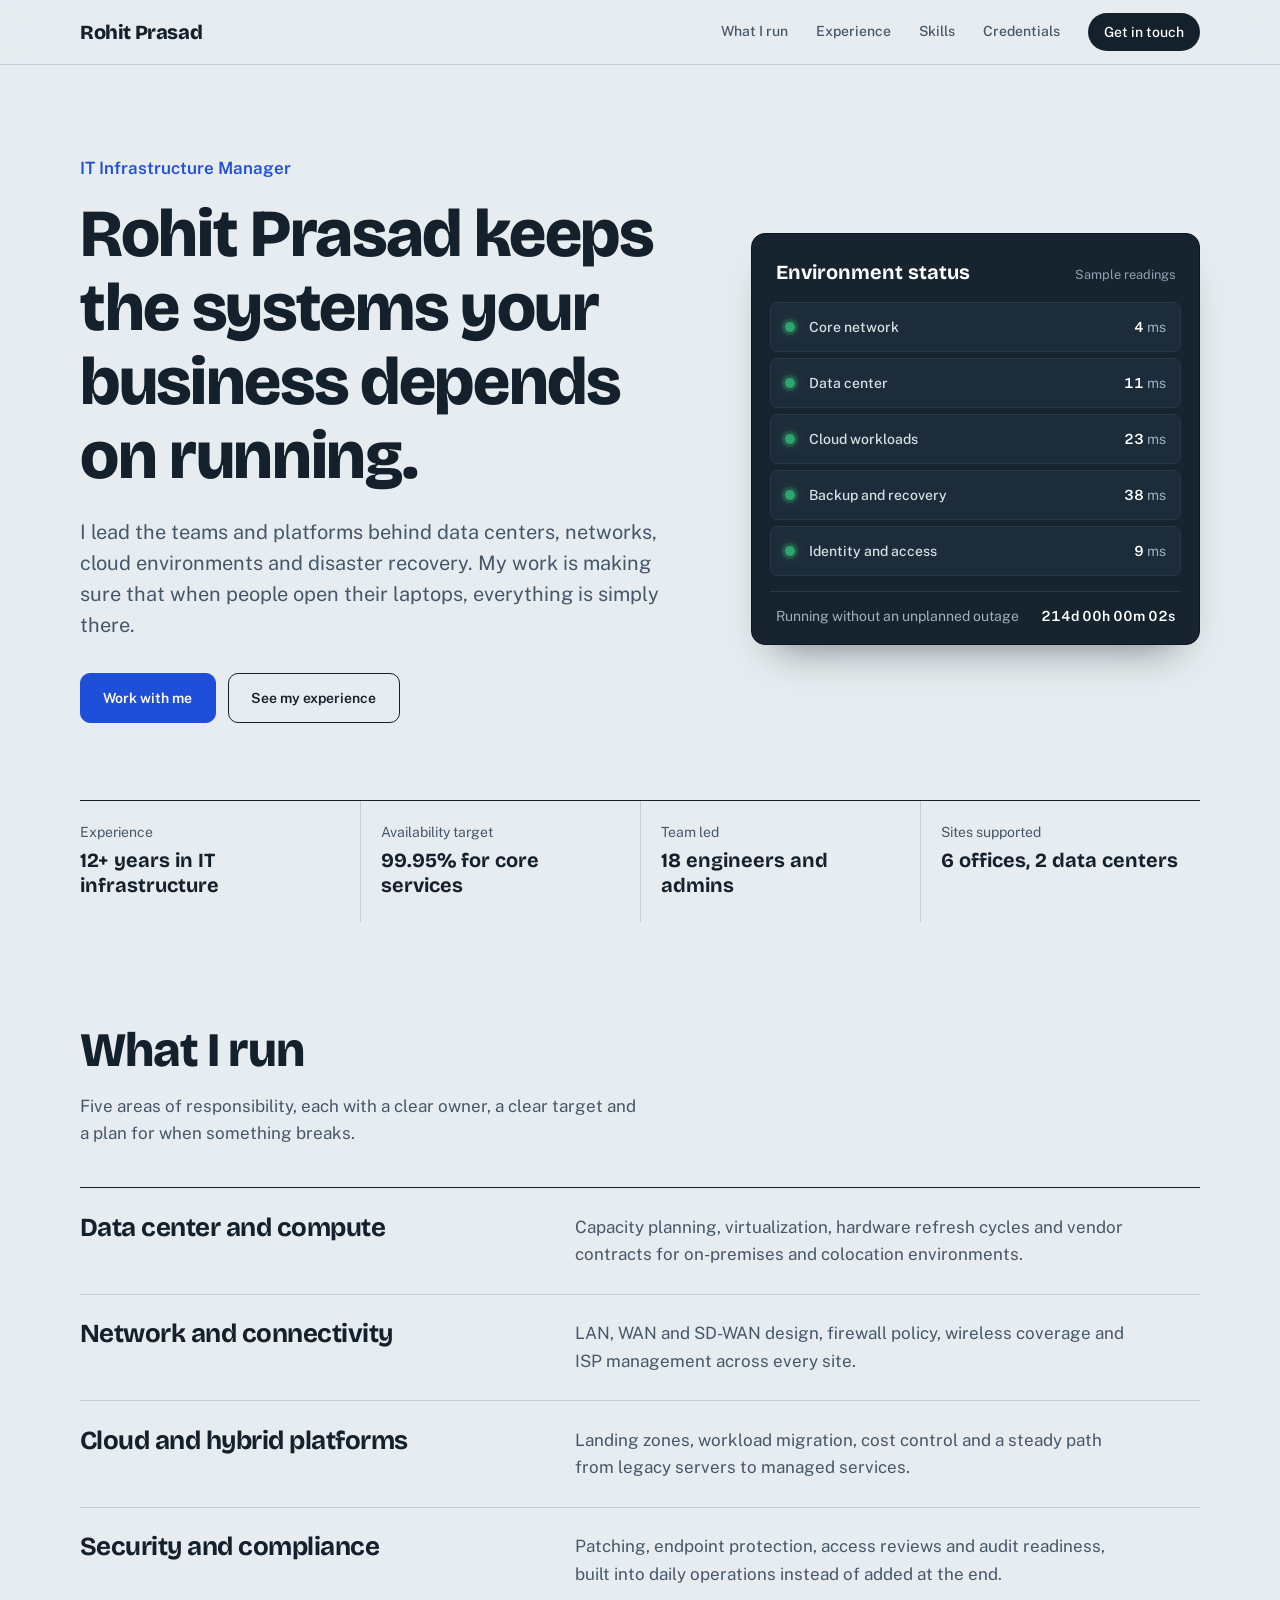
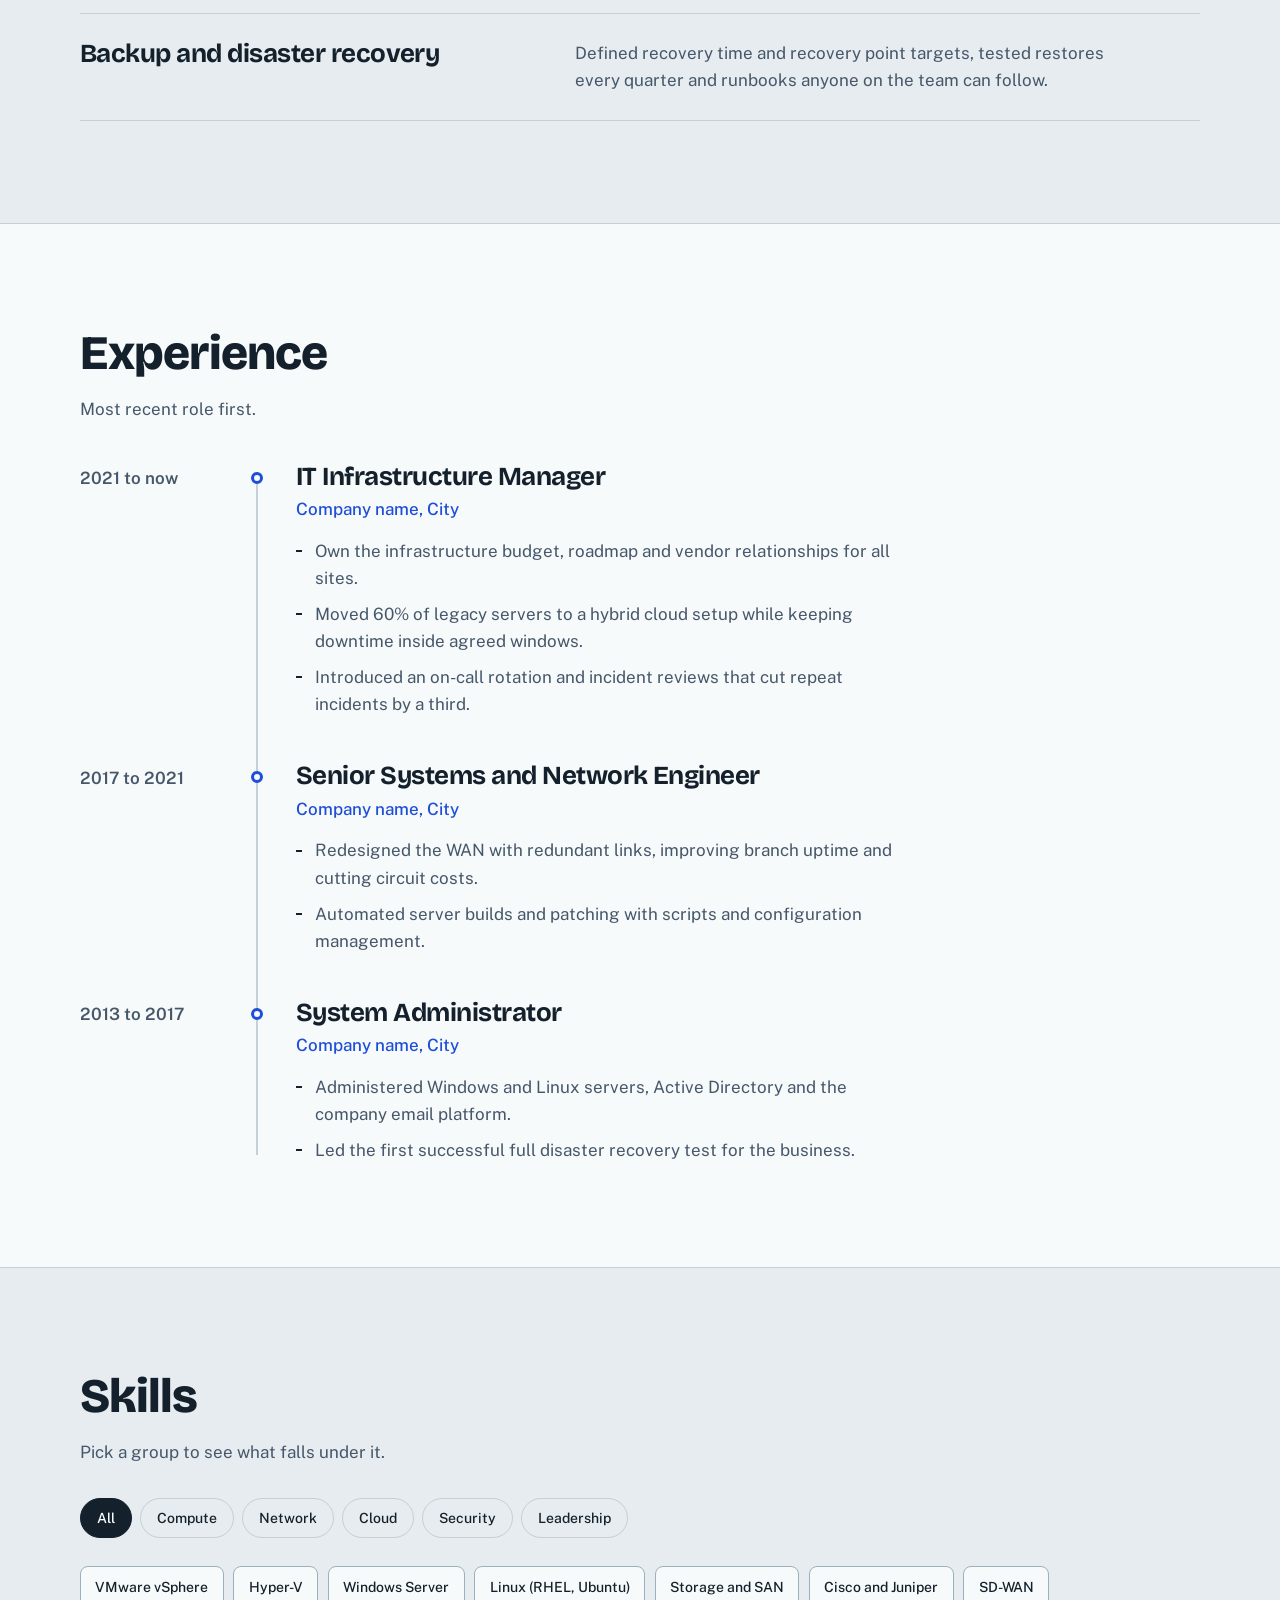
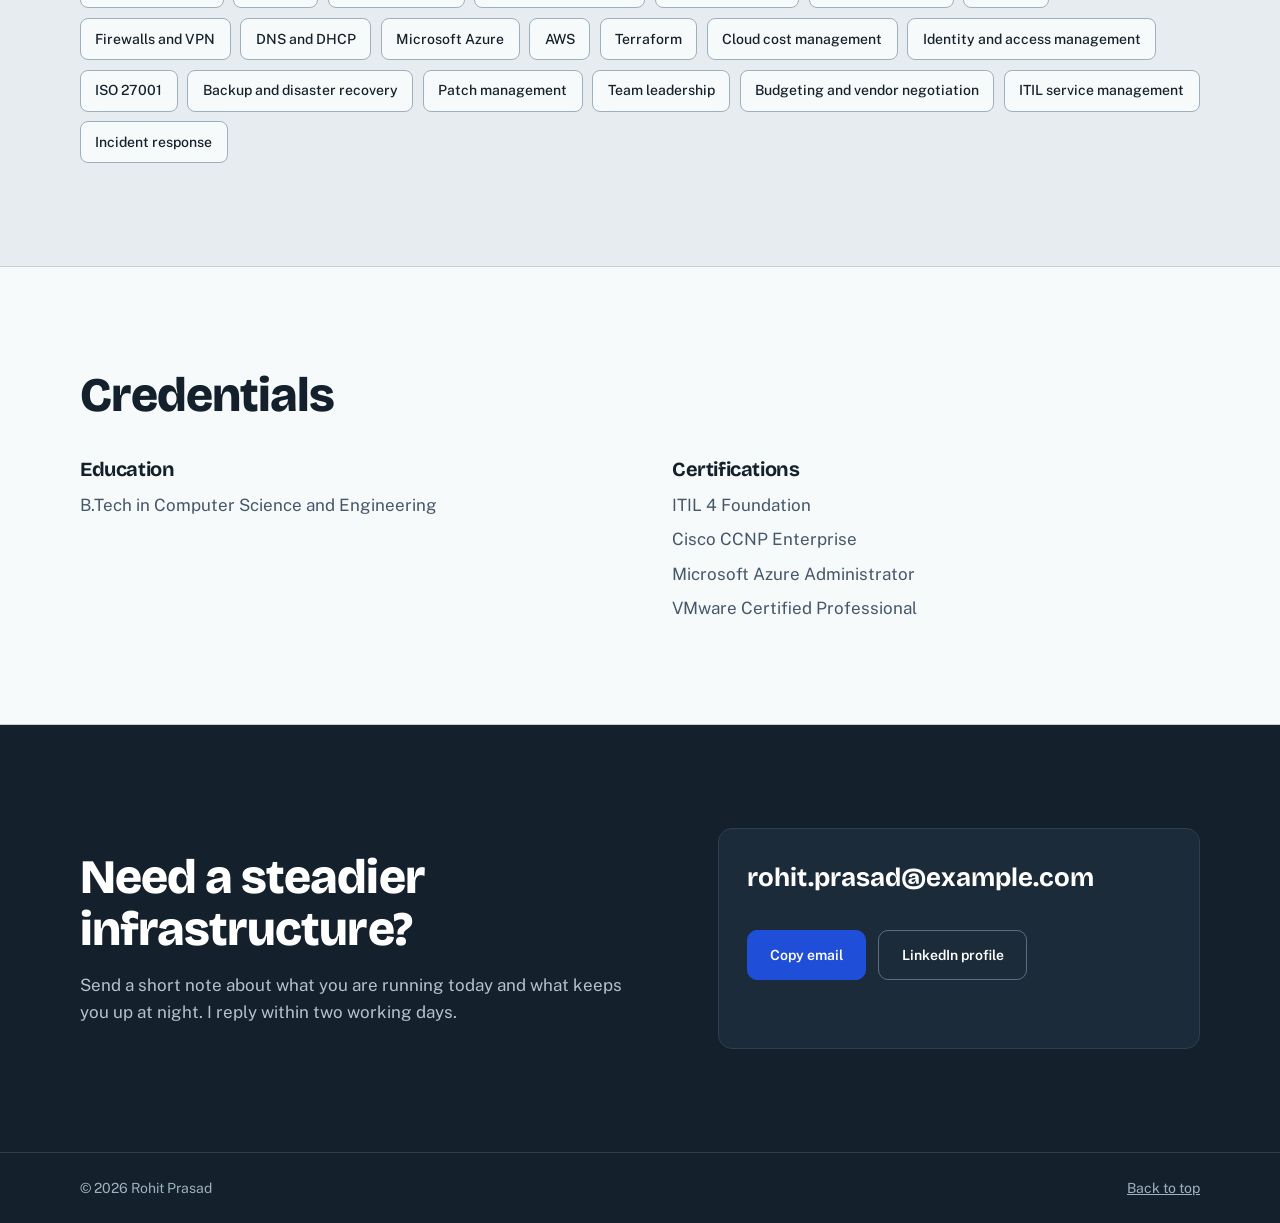
==== index.html @ 04651084 "mesg" ====
<!DOCTYPE html>
<html lang="en">
<head>
  <meta charset="UTF-8">
  <meta name="viewport" content="width=device-width, initial-scale=1">
  <title>Rohit Prasad | IT Infrastructure Manager</title>
  <meta name="description" content="Rohit Prasad is an IT Infrastructure Manager who runs data centers, networks, cloud platforms and the teams behind them.">
  <link rel="preconnect" href="https://fonts.googleapis.com">
  <link rel="preconnect" href="https://fonts.gstatic.com" crossorigin>
  <link href="https://fonts.googleapis.com/css2?family=Bricolage+Grotesque:opsz,wght@12..96,500;12..96,700;12..96,800&family=Public+Sans:wght@400;500;600&display=swap" rel="stylesheet">
  <link rel="stylesheet" href="style.css">
</head>
<body>

  <a class="skip" href="#main">Skip to content</a>

  <header class="site-header">
    <div class="wrap bar">
      <a class="brand" href="#top" aria-label="Rohit Prasad, home">Rohit Prasad</a>
      <button class="menu-btn" id="menuBtn" aria-expanded="false" aria-controls="nav">Menu</button>
      <nav id="nav" class="nav" aria-label="Main">
        <a href="#focus">What I run</a>
        <a href="#experience">Experience</a>
        <a href="#skills">Skills</a>
        <a href="#credentials">Credentials</a>
        <a href="#contact" class="nav-cta">Get in touch</a>
      </nav>
    </div>
  </header>

  <main id="main">

    <!-- Hero -->
    <section class="hero" id="top">
      <div class="wrap hero-grid">
        <div class="hero-copy">
          <p class="role">IT Infrastructure Manager</p>
          <h1>Rohit Prasad keeps the systems your business depends on running.</h1>
          <p class="lead">I lead the teams and platforms behind data centers, networks, cloud environments and disaster recovery. My work is making sure that when people open their laptops, everything is simply there.</p>
          <div class="actions">
            <a class="btn primary" href="#contact">Work with me</a>
            <a class="btn" href="#experience">See my experience</a>
          </div>
        </div>

        <aside class="rack" aria-label="Sample infrastructure status panel">
          <div class="rack-head">
            <span class="rack-title">Environment status</span>
            <span class="rack-note">Sample readings</span>
          </div>
          <ul class="rack-list" id="rackList">
            <li class="unit" style="--i:0" data-base="4">
              <span class="led" aria-hidden="true"></span>
              <span class="unit-name">Core network</span>
              <span class="unit-val"><b>4</b> ms</span>
            </li>
            <li class="unit" style="--i:1" data-base="11">
              <span class="led" aria-hidden="true"></span>
              <span class="unit-name">Data center</span>
              <span class="unit-val"><b>11</b> ms</span>
            </li>
            <li class="unit" style="--i:2" data-base="23">
              <span class="led" aria-hidden="true"></span>
              <span class="unit-name">Cloud workloads</span>
              <span class="unit-val"><b>23</b> ms</span>
            </li>
            <li class="unit" style="--i:3" data-base="38">
              <span class="led" aria-hidden="true"></span>
              <span class="unit-name">Backup and recovery</span>
              <span class="unit-val"><b>38</b> ms</span>
            </li>
            <li class="unit" style="--i:4" data-base="9">
              <span class="led" aria-hidden="true"></span>
              <span class="unit-name">Identity and access</span>
              <span class="unit-val"><b>9</b> ms</span>
            </li>
          </ul>
          <div class="rack-foot">
            <span>Running without an unplanned outage</span>
            <strong id="streak" aria-live="off">0d 00h 00m 00s</strong>
          </div>
        </aside>
      </div>

      <div class="wrap facts" aria-label="At a glance">
        <dl>
          <div><dt>Experience</dt><dd>12+ years in IT infrastructure</dd></div>
          <div><dt>Availability target</dt><dd>99.95% for core services</dd></div>
          <div><dt>Team led</dt><dd>18 engineers and admins</dd></div>
          <div><dt>Sites supported</dt><dd>6 offices, 2 data centers</dd></div>
        </dl>
      </div>
    </section>

    <!-- What I run -->
    <section class="section" id="focus">
      <div class="wrap">
        <h2>What I run</h2>
        <p class="section-intro">Five areas of responsibility, each with a clear owner, a clear target and a plan for when something breaks.</p>

        <ul class="focus-list">
          <li>
            <h3>Data center and compute</h3>
            <p>Capacity planning, virtualization, hardware refresh cycles and vendor contracts for on-premises and colocation environments.</p>
          </li>
          <li>
            <h3>Network and connectivity</h3>
            <p>LAN, WAN and SD-WAN design, firewall policy, wireless coverage and ISP management across every site.</p>
          </li>
          <li>
            <h3>Cloud and hybrid platforms</h3>
            <p>Landing zones, workload migration, cost control and a steady path from legacy servers to managed services.</p>
          </li>
          <li>
            <h3>Security and compliance</h3>
            <p>Patching, endpoint protection, access reviews and audit readiness, built into daily operations instead of added at the end.</p>
          </li>
          <li>
            <h3>Backup and disaster recovery</h3>
            <p>Defined recovery time and recovery point targets, tested restores every quarter and runbooks anyone on the team can follow.</p>
          </li>
        </ul>
      </div>
    </section>

    <!-- Experience -->
    <section class="section alt" id="experience">
      <div class="wrap">
        <h2>Experience</h2>
        <p class="section-intro">Most recent role first.</p>

        <ol class="timeline">
          <li>
            <div class="when">2021 to now</div>
            <div class="what">
              <h3>IT Infrastructure Manager</h3>
              <p class="where">Company name, City</p>
              <ul>
                <li>Own the infrastructure budget, roadmap and vendor relationships for all sites.</li>
                <li>Moved 60% of legacy servers to a hybrid cloud setup while keeping downtime inside agreed windows.</li>
                <li>Introduced an on-call rotation and incident reviews that cut repeat incidents by a third.</li>
              </ul>
            </div>
          </li>
          <li>
            <div class="when">2017 to 2021</div>
            <div class="what">
              <h3>Senior Systems and Network Engineer</h3>
              <p class="where">Company name, City</p>
              <ul>
                <li>Redesigned the WAN with redundant links, improving branch uptime and cutting circuit costs.</li>
                <li>Automated server builds and patching with scripts and configuration management.</li>
              </ul>
            </div>
          </li>
          <li>
            <div class="when">2013 to 2017</div>
            <div class="what">
              <h3>System Administrator</h3>
              <p class="where">Company name, City</p>
              <ul>
                <li>Administered Windows and Linux servers, Active Directory and the company email platform.</li>
                <li>Led the first successful full disaster recovery test for the business.</li>
              </ul>
            </div>
          </li>
        </ol>
      </div>
    </section>

    <!-- Skills -->
    <section class="section" id="skills">
      <div class="wrap">
        <h2>Skills</h2>
        <p class="section-intro">Pick a group to see what falls under it.</p>

        <div class="filters" role="group" aria-label="Filter skills by group">
          <button class="chip is-on" data-filter="all" aria-pressed="true">All</button>
          <button class="chip" data-filter="compute" aria-pressed="false">Compute</button>
          <button class="chip" data-filter="network" aria-pressed="false">Network</button>
          <button class="chip" data-filter="cloud" aria-pressed="false">Cloud</button>
          <button class="chip" data-filter="security" aria-pressed="false">Security</button>
          <button class="chip" data-filter="people" aria-pressed="false">Leadership</button>
        </div>

        <ul class="skill-grid" id="skillGrid">
          <li data-cat="compute">VMware vSphere</li>
          <li data-cat="compute">Hyper-V</li>
          <li data-cat="compute">Windows Server</li>
          <li data-cat="compute">Linux (RHEL, Ubuntu)</li>
          <li data-cat="compute">Storage and SAN</li>
          <li data-cat="network">Cisco and Juniper</li>
          <li data-cat="network">SD-WAN</li>
          <li data-cat="network">Firewalls and VPN</li>
          <li data-cat="network">DNS and DHCP</li>
          <li data-cat="cloud">Microsoft Azure</li>
          <li data-cat="cloud">AWS</li>
          <li data-cat="cloud">Terraform</li>
          <li data-cat="cloud">Cloud cost management</li>
          <li data-cat="security">Identity and access management</li>
          <li data-cat="security">ISO 27001</li>
          <li data-cat="security">Backup and disaster recovery</li>
          <li data-cat="security">Patch management</li>
          <li data-cat="people">Team leadership</li>
          <li data-cat="people">Budgeting and vendor negotiation</li>
          <li data-cat="people">ITIL service management</li>
          <li data-cat="people">Incident response</li>
        </ul>
      </div>
    </section>

    <!-- Credentials -->
    <section class="section alt" id="credentials">
      <div class="wrap">
        <h2>Credentials</h2>
        <div class="cred-grid">
          <div>
            <h3>Education</h3>
            <p>B.Tech in Computer Science and Engineering</p>
          </div>
          <div>
            <h3>Certifications</h3>
            <ul class="plain">
              <li>ITIL 4 Foundation</li>
              <li>Cisco CCNP Enterprise</li>
              <li>Microsoft Azure Administrator</li>
              <li>VMware Certified Professional</li>
            </ul>
          </div>
        </div>
      </div>
    </section>

    <!-- Contact -->
    <section class="section contact" id="contact">
      <div class="wrap contact-grid">
        <div>
          <h2>Need a steadier infrastructure?</h2>
          <p class="section-intro">Send a short note about what you are running today and what keeps you up at night. I reply within two working days.</p>
        </div>
        <div class="contact-card">
          <a class="mail" id="mailLink" href="mailto:rohit.prasad@example.com">rohit.prasad@example.com</a>
          <div class="actions">
            <button class="btn primary" id="copyBtn" type="button">Copy email</button>
            <a class="btn" href="https://www.linkedin.com/" target="_blank" rel="noopener">LinkedIn profile</a>
          </div>
          <p class="copy-status" id="copyStatus" role="status"></p>
        </div>
      </div>
    </section>

  </main>

  <footer class="site-footer">
    <div class="wrap">
      <span>&copy; <span id="year">2026</span> Rohit Prasad</span>
      <a href="#top">Back to top</a>
    </div>
  </footer>

  <script src="script.js"></script>
</body>
</html>
---- style.css ----
/* ---------- Tokens ---------- */
:root {
  --steel: #E6ECEF;
  --panel: #F7FAFB;
  --ink: #14202B;
  --ink-soft: #46576A;
  --rule: #C4CFD6;
  --cobalt: #1F4FD8;
  --cobalt-dark: #173BA3;
  --signal: #2FA36B;
  --rack: #17232F;
  --rack-line: #2A3947;
  --rack-text: #D7E0E6;

  --font-head: "Bricolage Grotesque", "Segoe UI", Arial, sans-serif;
  --font-body: "Public Sans", "Segoe UI", Arial, sans-serif;

  --step--1: 0.875rem;
  --step-0: 1.0625rem;
  --step-1: 1.25rem;
  --step-2: 1.625rem;
  --step-3: clamp(2rem, 1.4rem + 2.4vw, 3rem);
  --step-4: clamp(2.4rem, 1.5rem + 4vw, 4.2rem);

  --wrap: 1120px;
}

/* ---------- Base ---------- */
*, *::before, *::after { box-sizing: border-box; }
html { scroll-behavior: smooth; scroll-padding-top: 72px; }
body {
  margin: 0;
  background: var(--steel);
  color: var(--ink);
  font-family: var(--font-body);
  font-size: var(--step-0);
  line-height: 1.6;
  -webkit-font-smoothing: antialiased;
}
h1, h2, h3 { font-family: var(--font-head); line-height: 1.1; margin: 0; letter-spacing: -0.02em; }
p { margin: 0; }
a { color: inherit; }
ul, ol { margin: 0; padding: 0; list-style: none; }

.wrap { width: min(var(--wrap), 100% - 2.5rem); margin-inline: auto; }

:focus-visible { outline: 3px solid var(--cobalt); outline-offset: 3px; border-radius: 4px; }

.skip {
  position: absolute; left: 1rem; top: -4rem; background: var(--ink); color: #fff;
  padding: .6rem 1rem; border-radius: 6px; z-index: 100;
}
.skip:focus { top: 1rem; }

/* ---------- Header ---------- */
.site-header {
  position: sticky; top: 0; z-index: 50;
  background: rgba(230, 236, 239, .92);
  backdrop-filter: blur(8px);
  border-bottom: 1px solid var(--rule);
}
.bar { display: flex; align-items: center; justify-content: space-between; min-height: 64px; }
.brand { font-family: var(--font-head); font-weight: 800; font-size: var(--step-1); text-decoration: none; letter-spacing: -0.02em; }
.nav { display: flex; align-items: center; gap: 1.75rem; }
.nav a {
  text-decoration: none; font-weight: 500; font-size: var(--step--1);
  color: var(--ink-soft); padding: .35rem 0; border-bottom: 2px solid transparent;
}
.nav a:hover, .nav a.is-active { color: var(--ink); border-bottom-color: var(--cobalt); }
.nav a.nav-cta {
  background: var(--ink); color: #fff; padding: .5rem 1rem; border-radius: 999px; border-bottom: 0;
}
.nav a.nav-cta:hover { background: var(--cobalt); color: #fff; }
.menu-btn {
  display: none; font: inherit; font-weight: 600; font-size: var(--step--1);
  background: transparent; border: 1px solid var(--ink); border-radius: 999px;
  padding: .4rem 1rem; color: var(--ink); cursor: pointer;
}

/* ---------- Hero ---------- */
.hero { padding: clamp(3rem, 7vw, 6rem) 0 0; }
.hero-grid {
  display: grid; grid-template-columns: minmax(0, 1.15fr) minmax(0, .85fr);
  gap: clamp(2rem, 5vw, 4.5rem); align-items: center;
}
.role { font-weight: 600; color: var(--cobalt); margin-bottom: 1rem; }
.hero h1 { font-size: var(--step-4); font-weight: 800; max-width: 14ch; }
.lead { margin-top: 1.5rem; max-width: 52ch; color: var(--ink-soft); font-size: var(--step-1); line-height: 1.55; }
.actions { display: flex; flex-wrap: wrap; gap: .75rem; margin-top: 2rem; }

.btn {
  display: inline-flex; align-items: center; justify-content: center;
  font: inherit; font-weight: 600; font-size: var(--step--1);
  padding: .8rem 1.4rem; border-radius: 10px; text-decoration: none; cursor: pointer;
  border: 1.5px solid var(--ink); background: transparent; color: var(--ink);
  transition: background .15s, color .15s, border-color .15s;
}
.btn:hover { background: var(--ink); color: #fff; }
.btn.primary { background: var(--cobalt); border-color: var(--cobalt); color: #fff; }
.btn.primary:hover { background: var(--cobalt-dark); border-color: var(--cobalt-dark); }

/* Rack panel: the one memorable element */
.rack {
  background: var(--rack); color: var(--rack-text);
  border-radius: 14px; padding: 1.1rem 1.1rem 1rem;
  border: 1px solid #0E1720;
  box-shadow: 0 24px 40px -24px rgba(10, 20, 30, .55);
}
.rack-head { display: flex; justify-content: space-between; align-items: baseline; padding: .25rem .4rem .9rem; }
.rack-title { font-family: var(--font-head); font-weight: 700; font-size: var(--step-1); color: #fff; }
.rack-note { font-size: .8rem; color: #8FA1B0; }
.rack-list { display: grid; gap: 6px; }
.unit {
  display: grid; grid-template-columns: auto 1fr auto; align-items: center; gap: .85rem;
  background: #1D2C3A; border: 1px solid var(--rack-line); border-radius: 8px;
  padding: .8rem .9rem; font-size: var(--step--1);
}
.unit-name { font-weight: 500; }
.unit-val { font-variant-numeric: tabular-nums; color: #9FB1BF; }
.unit-val b { color: #fff; font-weight: 600; }

.led {
  width: 10px; height: 10px; border-radius: 50%;
  background: #3A4B5A; box-shadow: none;
}
.rack.on .led {
  background: var(--signal);
  box-shadow: 0 0 0 3px rgba(47, 163, 107, .22), 0 0 10px rgba(47, 163, 107, .8);
  transition: background .3s ease, box-shadow .3s ease;
  transition-delay: calc(var(--i, 0) * 180ms);
}
.rack.on .led { animation: pulse 3.2s ease-in-out infinite; animation-delay: calc(var(--i, 0) * 180ms + 1.2s); }
@keyframes pulse { 50% { box-shadow: 0 0 0 3px rgba(47, 163, 107, .12), 0 0 4px rgba(47, 163, 107, .5); } }

.rack-foot {
  display: flex; justify-content: space-between; align-items: center; gap: 1rem; flex-wrap: wrap;
  margin-top: .9rem; padding: .85rem .4rem 0; border-top: 1px solid var(--rack-line);
  font-size: var(--step--1); color: #9FB1BF;
}
.rack-foot strong { color: #fff; font-variant-numeric: tabular-nums; font-weight: 600; }

/* Facts strip */
.facts { margin-top: clamp(3rem, 6vw, 5rem); }
.facts dl {
  display: grid; grid-template-columns: repeat(4, 1fr); margin: 0;
  border-top: 1px solid var(--ink);
}
.facts div { padding: 1.25rem 1.25rem 1.5rem 0; }
.facts div + div { padding-left: 1.25rem; border-left: 1px solid var(--rule); }
.facts dt { font-size: var(--step--1); color: var(--ink-soft); }
.facts dd { margin: .25rem 0 0; font-family: var(--font-head); font-weight: 700; font-size: var(--step-1); line-height: 1.25; }

/* ---------- Sections ---------- */
.section { padding: clamp(3.5rem, 8vw, 6.5rem) 0; }
.section.alt { background: var(--panel); border-block: 1px solid var(--rule); }
.section h2 { font-size: var(--step-3); font-weight: 800; }
.section-intro { margin-top: 1rem; max-width: 56ch; color: var(--ink-soft); }

/* Focus list: rows divided by rules, no cards */
.focus-list { margin-top: 2.5rem; border-top: 1px solid var(--ink); }
.focus-list li {
  display: grid; grid-template-columns: minmax(0, 1fr) minmax(0, 1.4fr); gap: 1.5rem 3rem;
  padding: 1.6rem 0; border-bottom: 1px solid var(--rule);
}
.focus-list h3 { font-size: var(--step-2); font-weight: 700; }
.focus-list p { color: var(--ink-soft); max-width: 56ch; }

/* Timeline: genuinely sequential, so it carries a line */
.timeline { margin-top: 2.5rem; position: relative; }
.timeline::before {
  content: ""; position: absolute; left: 11rem; top: .6rem; bottom: .6rem; width: 2px; background: var(--rule);
}
.timeline > li { display: grid; grid-template-columns: 11rem 1fr; padding-bottom: 2.75rem; position: relative; }
.timeline > li:last-child { padding-bottom: 0; }
.timeline > li::before {
  content: ""; position: absolute; left: calc(11rem - 5px); top: .55rem;
  width: 12px; height: 12px; border-radius: 50%; background: var(--panel); border: 3px solid var(--cobalt);
}
.when { font-weight: 600; color: var(--ink-soft); padding-top: .15rem; }
.what { padding-left: 2.5rem; }
.what h3 { font-size: var(--step-2); font-weight: 700; }
.where { color: var(--cobalt); font-weight: 500; margin: .3rem 0 .9rem; }
.what ul { display: grid; gap: .55rem; max-width: 62ch; }
.what ul li { position: relative; padding-left: 1.2rem; color: var(--ink-soft); }
.what ul li::before { content: ""; position: absolute; left: 0; top: .72em; width: 6px; height: 2px; background: var(--ink); }

/* Skills */
.filters { display: flex; flex-wrap: wrap; gap: .5rem; margin-top: 2rem; }
.chip {
  font: inherit; font-size: var(--step--1); font-weight: 500; cursor: pointer;
  padding: .5rem 1rem; border-radius: 999px; background: transparent; color: var(--ink);
  border: 1.5px solid var(--rule); transition: background .15s, border-color .15s, color .15s;
}
.chip:hover { border-color: var(--ink); }
.chip.is-on { background: var(--ink); border-color: var(--ink); color: #fff; }

.skill-grid { display: flex; flex-wrap: wrap; gap: .6rem; margin-top: 1.75rem; }
.skill-grid li {
  background: var(--panel); border: 1px solid var(--rule); border-radius: 8px;
  padding: .55rem .9rem; font-weight: 500; font-size: var(--step--1);
  transition: opacity .2s, transform .2s;
}
.skill-grid li.dim { opacity: .22; }
.skill-grid li:not(.dim) { border-color: #9DB0BD; }

/* Credentials */
.cred-grid { display: grid; grid-template-columns: 1fr 1fr; gap: 2rem 4rem; margin-top: 2.25rem; }
.cred-grid h3 { font-size: var(--step-1); font-weight: 700; margin-bottom: .75rem; }
.cred-grid p, .plain li { color: var(--ink-soft); }
.plain { display: grid; gap: .45rem; }

/* Contact */
.contact { background: var(--ink); color: #fff; }
.contact .section-intro { color: #B4C2CE; }
.contact-grid { display: grid; grid-template-columns: minmax(0, 1.1fr) minmax(0, .9fr); gap: 3rem; align-items: center; }
.contact-card { background: #1C2B39; border: 1px solid #2D3E4E; border-radius: 14px; padding: 1.75rem; }
.mail { font-family: var(--font-head); font-weight: 700; font-size: var(--step-2); text-decoration: none; word-break: break-word; }
.mail:hover { text-decoration: underline; text-underline-offset: 4px; }
.contact .btn { border-color: #5A6E7F; color: #fff; }
.contact .btn:hover { background: #fff; color: var(--ink); border-color: #fff; }
.contact .btn.primary { background: var(--cobalt); border-color: var(--cobalt); }
.contact .btn.primary:hover { background: #fff; color: var(--ink); border-color: #fff; }
.copy-status { min-height: 1.5rem; margin-top: 1rem; font-size: var(--step--1); color: #7FD6A8; }

/* Footer */
.site-footer { background: var(--ink); color: #9FB1BF; border-top: 1px solid #2D3E4E; font-size: var(--step--1); }
.site-footer .wrap { display: flex; justify-content: space-between; padding: 1.5rem 0; }
.site-footer a:hover { color: #fff; }

/* ---------- Responsive ---------- */
@media (max-width: 920px) {
  .hero-grid, .contact-grid { grid-template-columns: 1fr; }
  .hero h1 { max-width: 18ch; }
  .facts dl { grid-template-columns: 1fr 1fr; }
  .facts div:nth-child(3) { padding-left: 0; border-left: 0; }
  .facts div:nth-child(n+3) { border-top: 1px solid var(--rule); }
  .focus-list li { grid-template-columns: 1fr; gap: .5rem; }
}

@media (max-width: 720px) {
  .menu-btn { display: inline-block; }
  .nav {
    position: absolute; left: 0; right: 0; top: 100%;
    flex-direction: column; align-items: stretch; gap: 0;
    background: var(--steel); border-bottom: 1px solid var(--rule);
    padding: .5rem 1.25rem 1rem; display: none;
  }
  .nav.open { display: flex; }
  .nav a { padding: .8rem 0; border-bottom: 1px solid var(--rule); }
  .nav a.nav-cta { margin-top: .75rem; text-align: center; border-bottom: 0; }
  .timeline::before { left: 5px; }
  .timeline > li { grid-template-columns: 1fr; }
  .timeline > li::before { left: 0; }
  .when { padding-left: 2rem; margin-bottom: .25rem; }
  .what { padding-left: 2rem; }
  .cred-grid { grid-template-columns: 1fr; }
}

@media (max-width: 480px) {
  .facts dl { grid-template-columns: 1fr; }
  .facts div, .facts div + div { padding-left: 0; border-left: 0; }
  .facts div + div { border-top: 1px solid var(--rule); }
  .site-footer .wrap { flex-direction: column; gap: .5rem; }
}

@media (prefers-reduced-motion: reduce) {
  html { scroll-behavior: auto; }
  .rack.on .led { animation: none; transition: none; }
  * { transition-duration: 0s !important; }
}
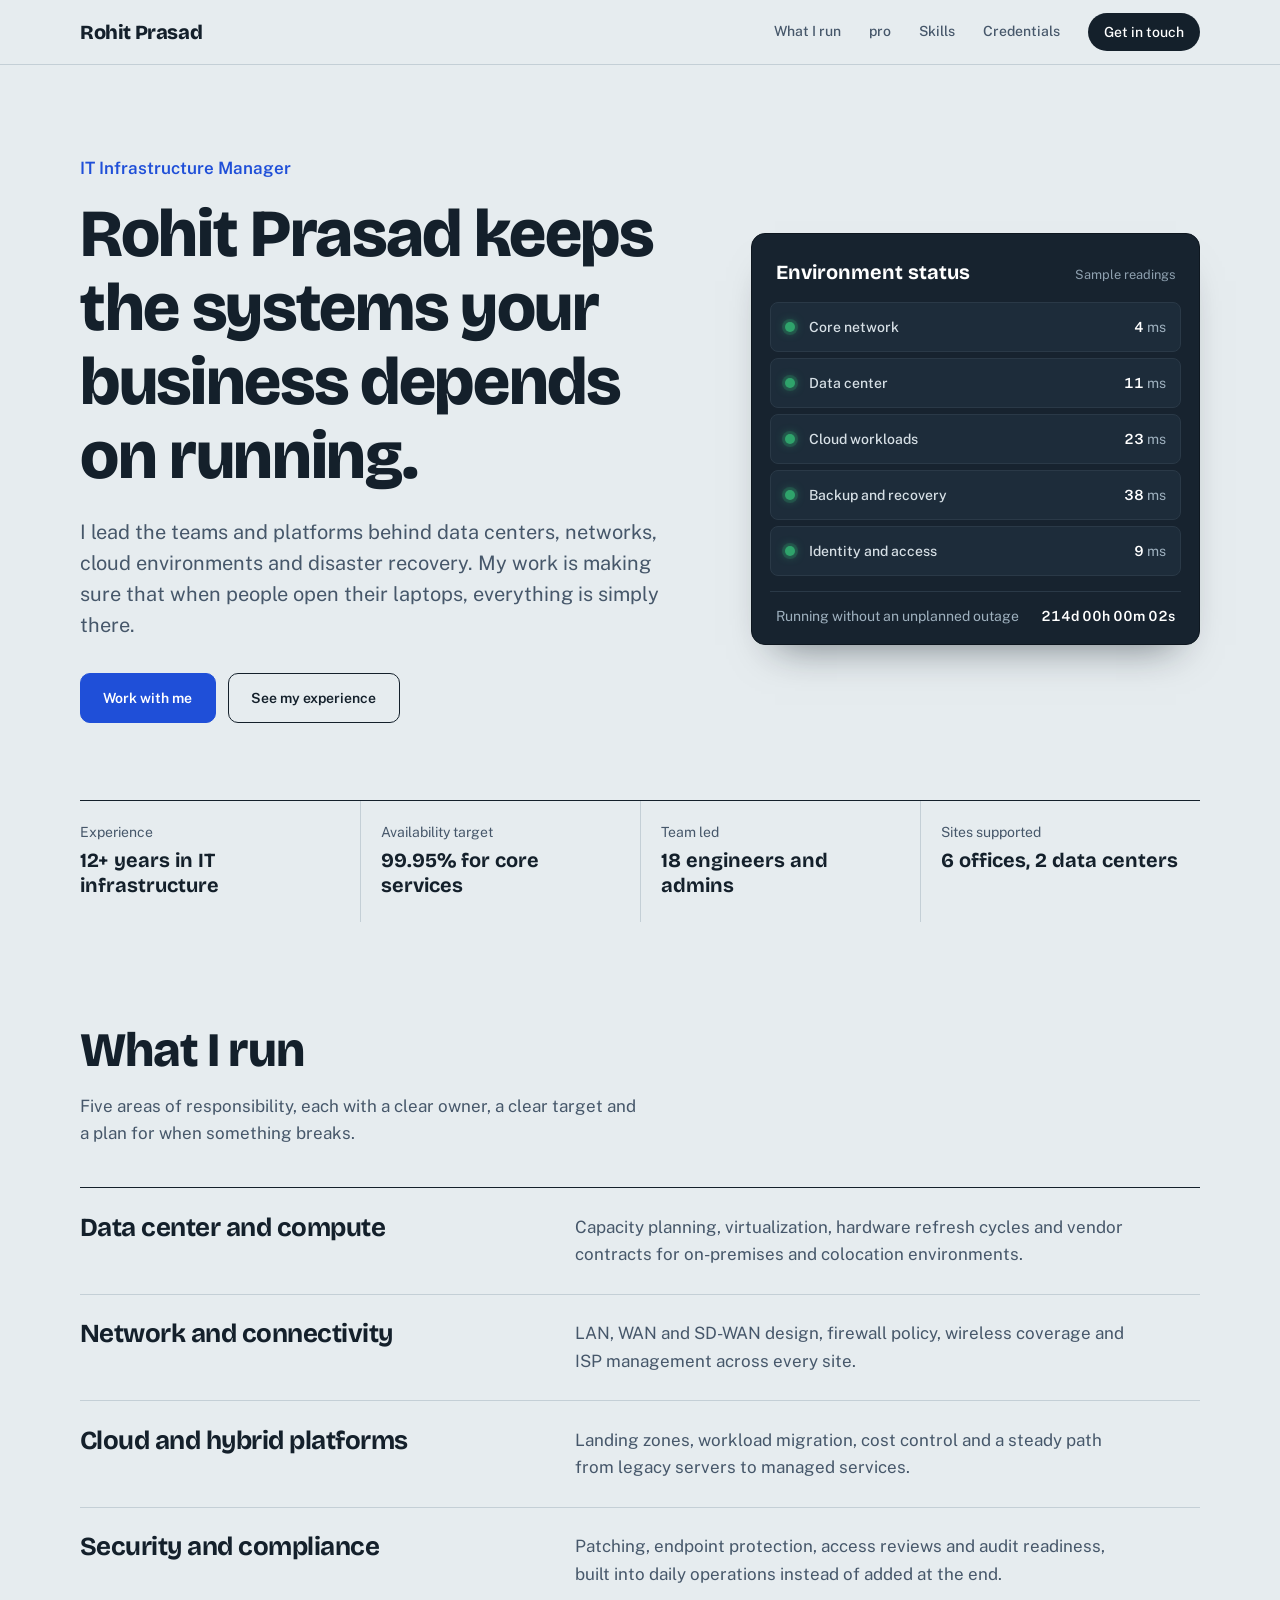
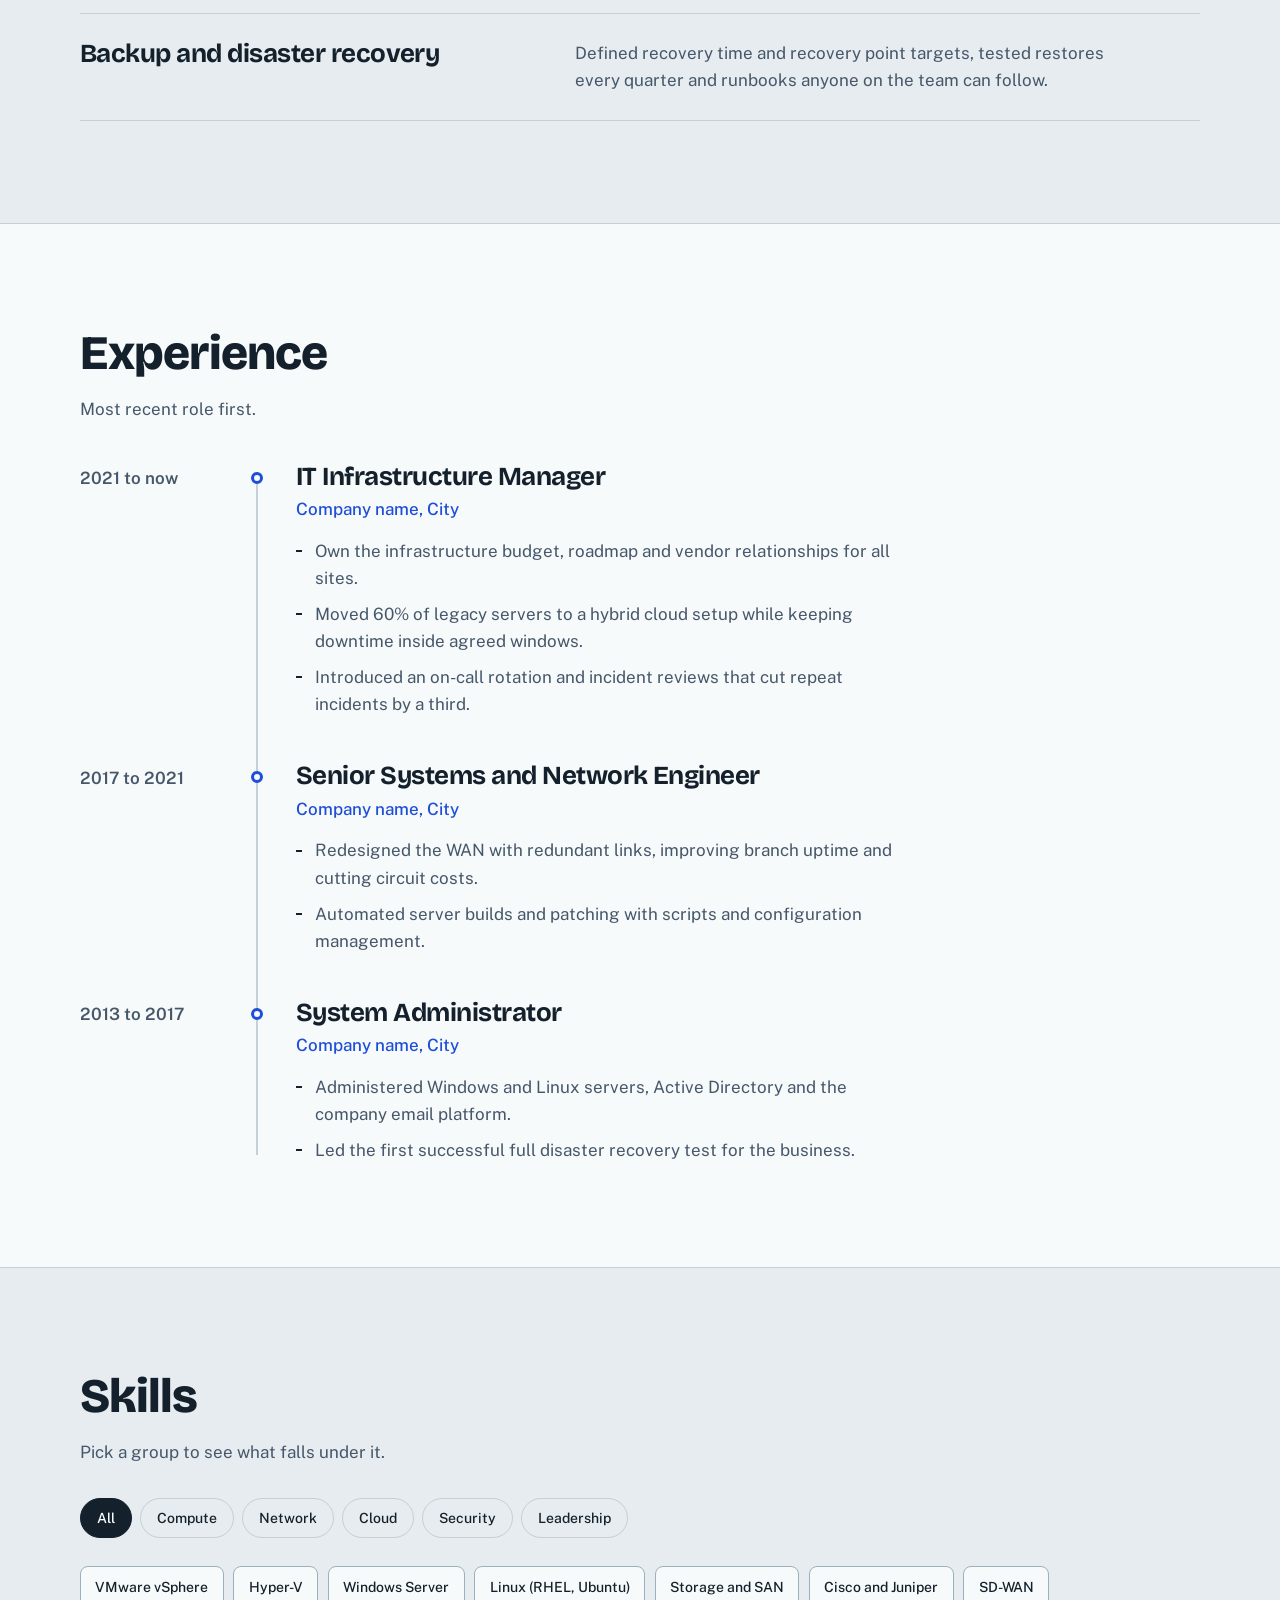
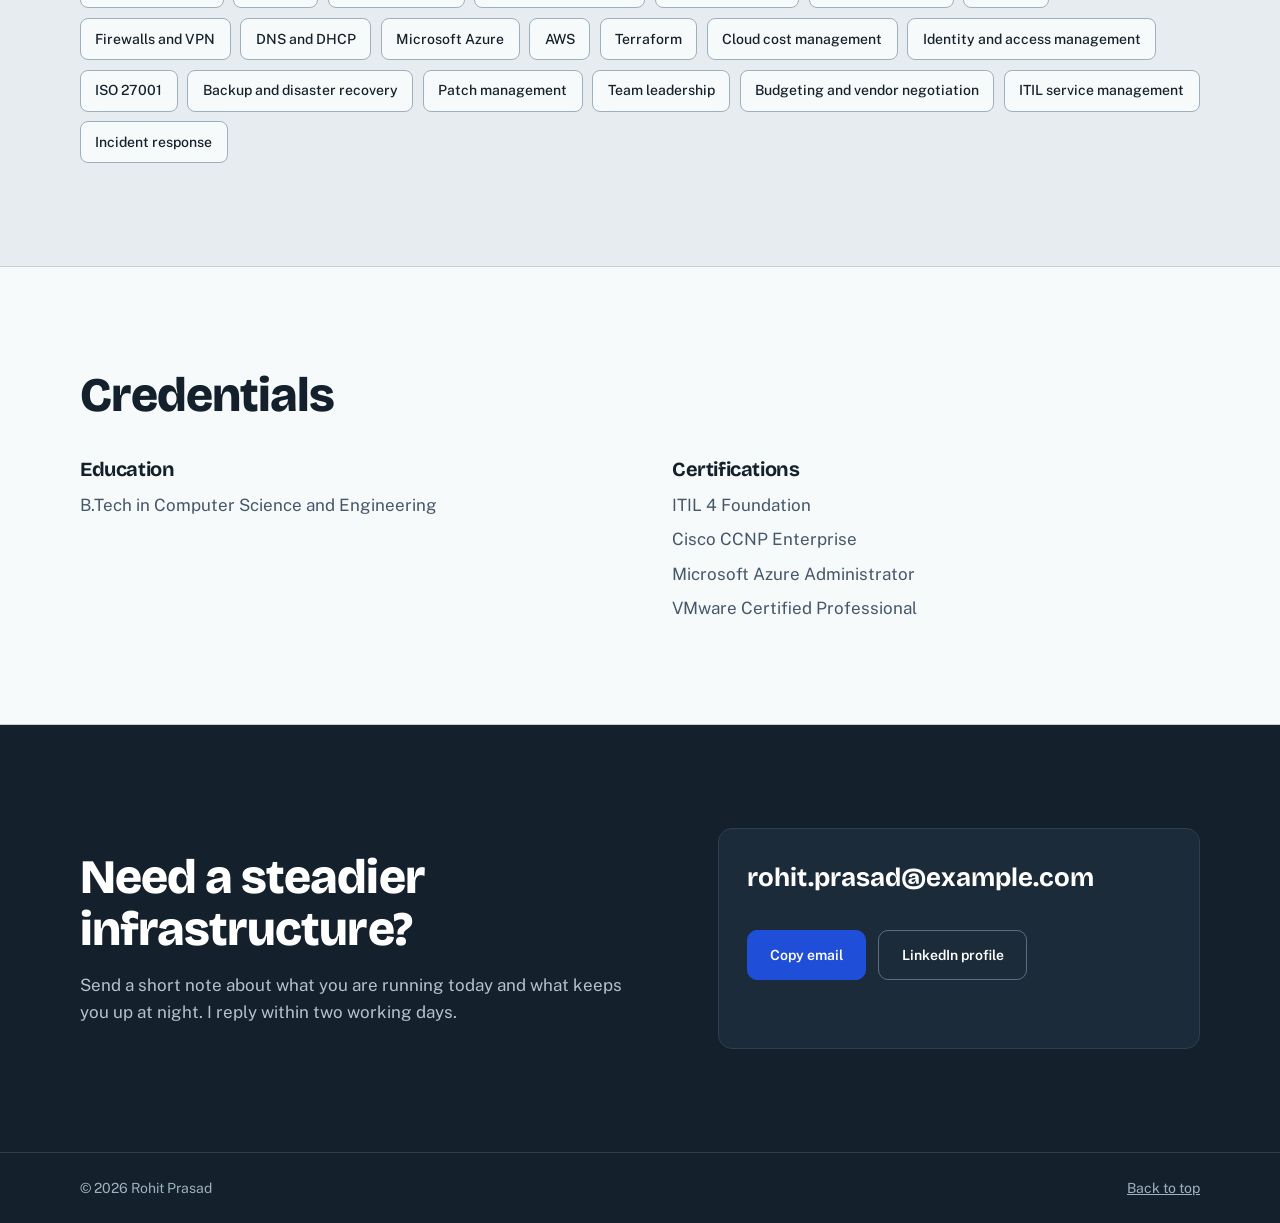
==== commit e1fe831a: "there are new changes in web" ====
--- a/index.html
+++ b/index.html
@@ -3,7 +3,7 @@
 <head>
   <meta charset="UTF-8">
   <meta name="viewport" content="width=device-width, initial-scale=1">
-  <title>Rohit Prasad | IT Infrastructure Manager</title>
+  <title>Rohit Prasad | IT Infrastructure Managrgb(0, 0, 0)er</title>
   <meta name="description" content="Rohit Prasad is an IT Infrastructure Manager who runs data centers, networks, cloud platforms and the teams behind them.">
   <link rel="preconnect" href="https://fonts.googleapis.com">
   <link rel="preconnect" href="https://fonts.gstatic.com" crossorigin>
@@ -12,15 +12,15 @@
 </head>
 <body>
 
-  <a class="skip" href="#main">Skip to content</a>
+  <a class="skip" href="login.html">Skip to content</a>
 
   <header class="site-header">
     <div class="wrap bar">
       <a class="brand" href="#top" aria-label="Rohit Prasad, home">Rohit Prasad</a>
       <button class="menu-btn" id="menuBtn" aria-expanded="false" aria-controls="nav">Menu</button>
       <nav id="nav" class="nav" aria-label="Main">
-        <a href="#focus">What I run</a>
-        <a href="#experience">Experience</a>
+        <a href="login.html">What I run</a>
+        <a href="#experience">pro</a>
         <a href="#skills">Skills</a>
         <a href="#credentials">Credentials</a>
         <a href="#contact" class="nav-cta">Get in touch</a>
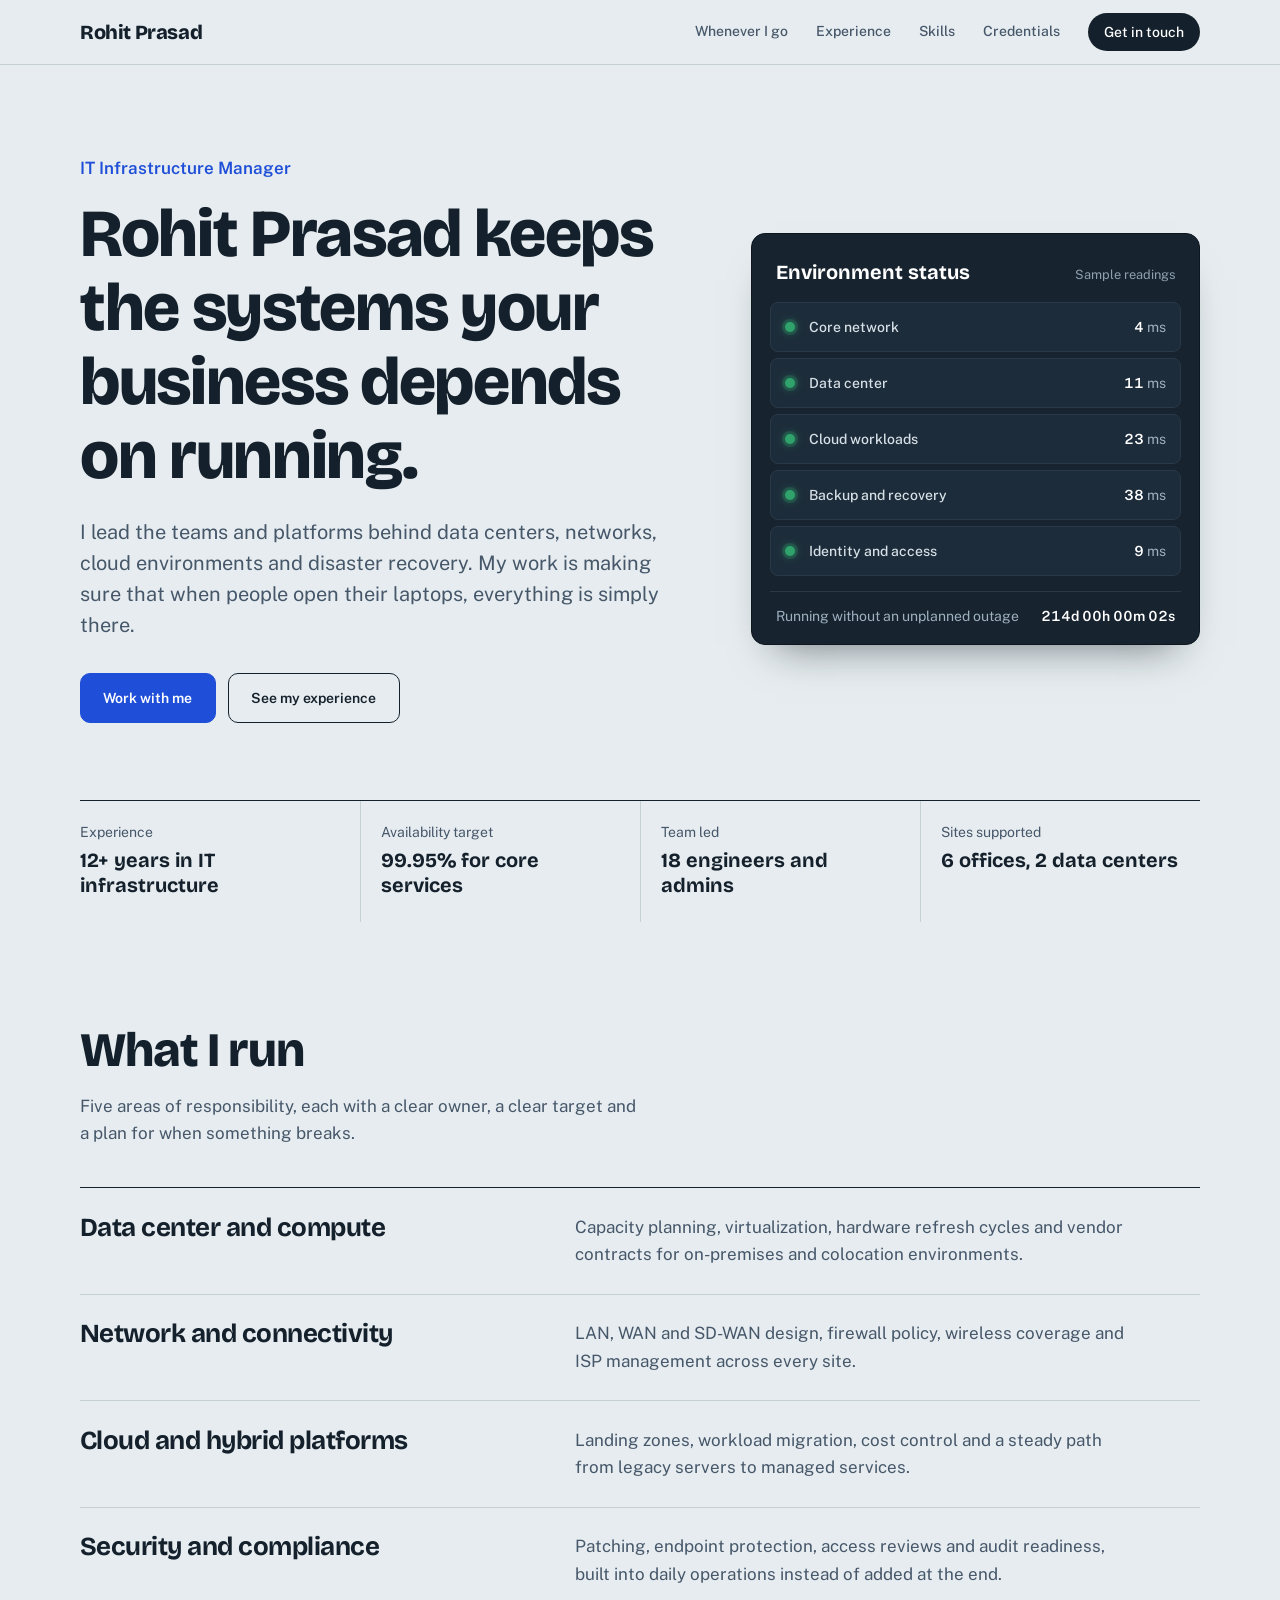
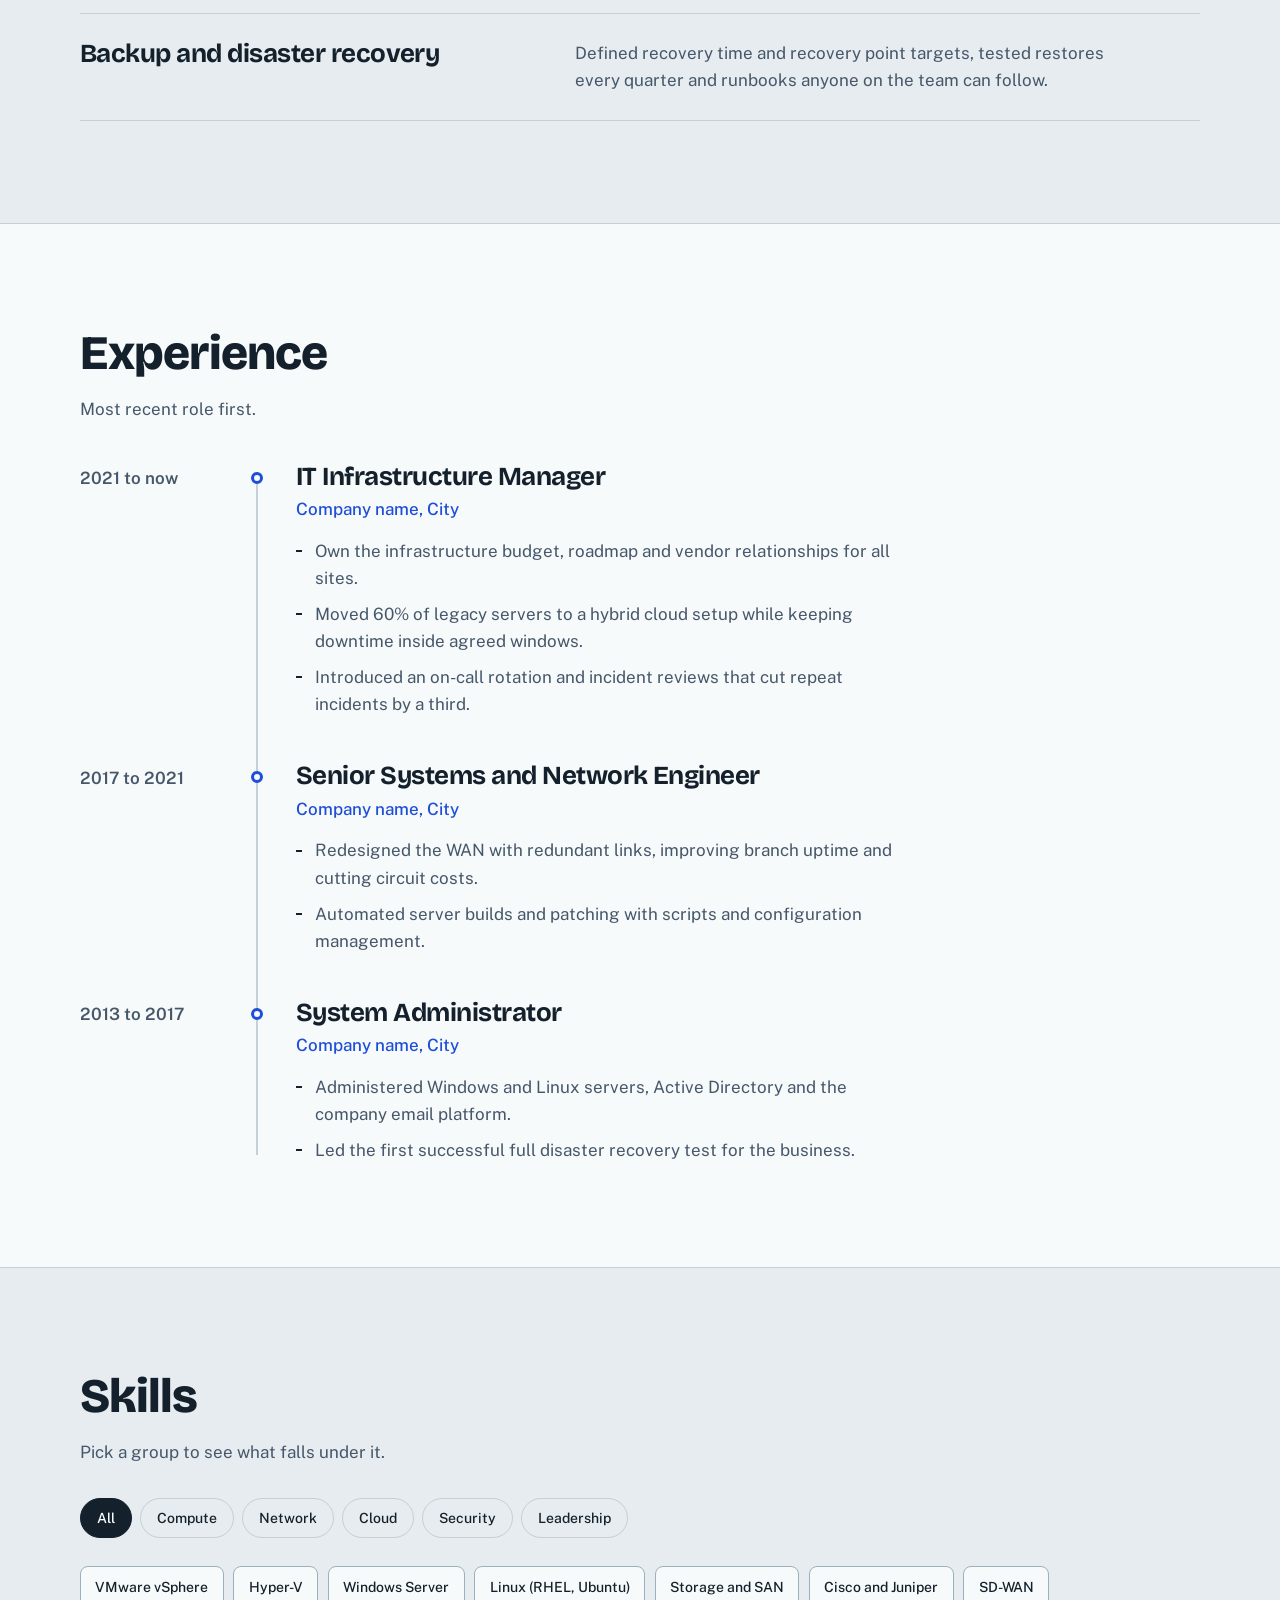
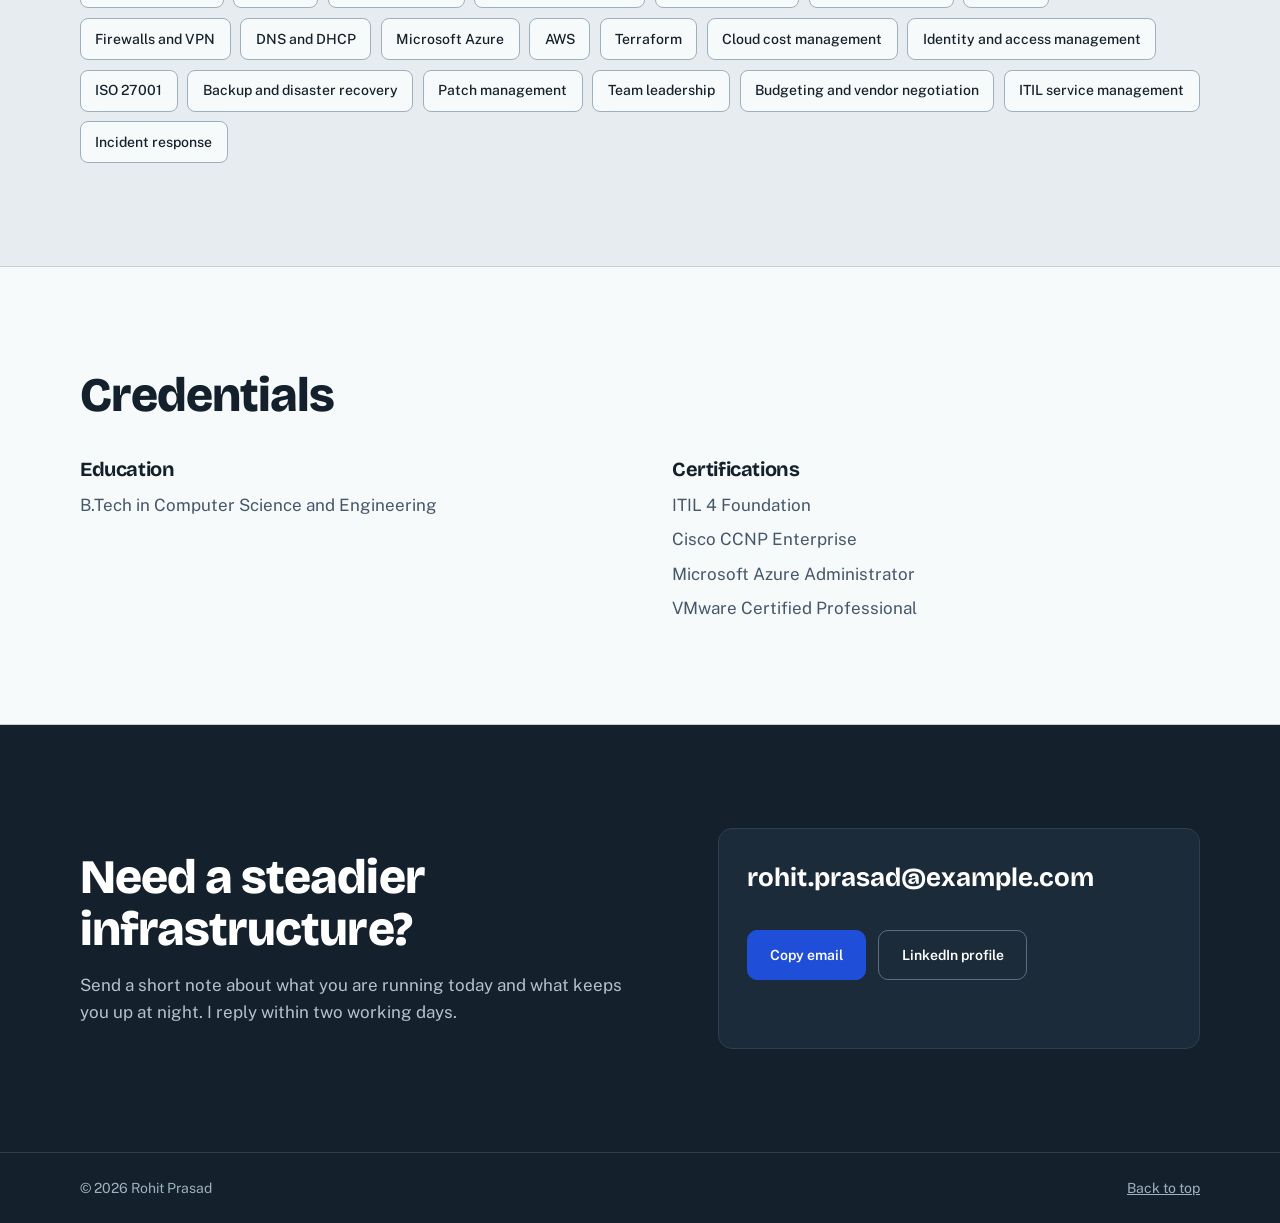
==== commit 2d11bf01: "code edited from footer" ====
--- a/index.html
+++ b/index.html
@@ -3,7 +3,7 @@
 <head>
   <meta charset="UTF-8">
   <meta name="viewport" content="width=device-width, initial-scale=1">
-  <title>Rohit Prasad | IT Infrastructure Managrgb(0, 0, 0)er</title>
+  <title>Rohit Prasad | IT Infrastructure Manager</title>
   <meta name="description" content="Rohit Prasad is an IT Infrastructure Manager who runs data centers, networks, cloud platforms and the teams behind them.">
   <link rel="preconnect" href="https://fonts.googleapis.com">
   <link rel="preconnect" href="https://fonts.gstatic.com" crossorigin>
@@ -12,15 +12,15 @@
 </head>
 <body>
 
-  <a class="skip" href="login.html">Skip to content</a>
+  <a class="skip" href="#main">Skip to content</a>
 
   <header class="site-header">
     <div class="wrap bar">
       <a class="brand" href="#top" aria-label="Rohit Prasad, home">Rohit Prasad</a>
       <button class="menu-btn" id="menuBtn" aria-expanded="false" aria-controls="nav">Menu</button>
       <nav id="nav" class="nav" aria-label="Main">
-        <a href="login.html">What I run</a>
-        <a href="#experience">pro</a>
+        <a href="#focus">Whenever I go</a>
+        <a href="#experience">Experience</a>
         <a href="#skills">Skills</a>
         <a href="#credentials">Credentials</a>
         <a href="#contact" class="nav-cta">Get in touch</a>
